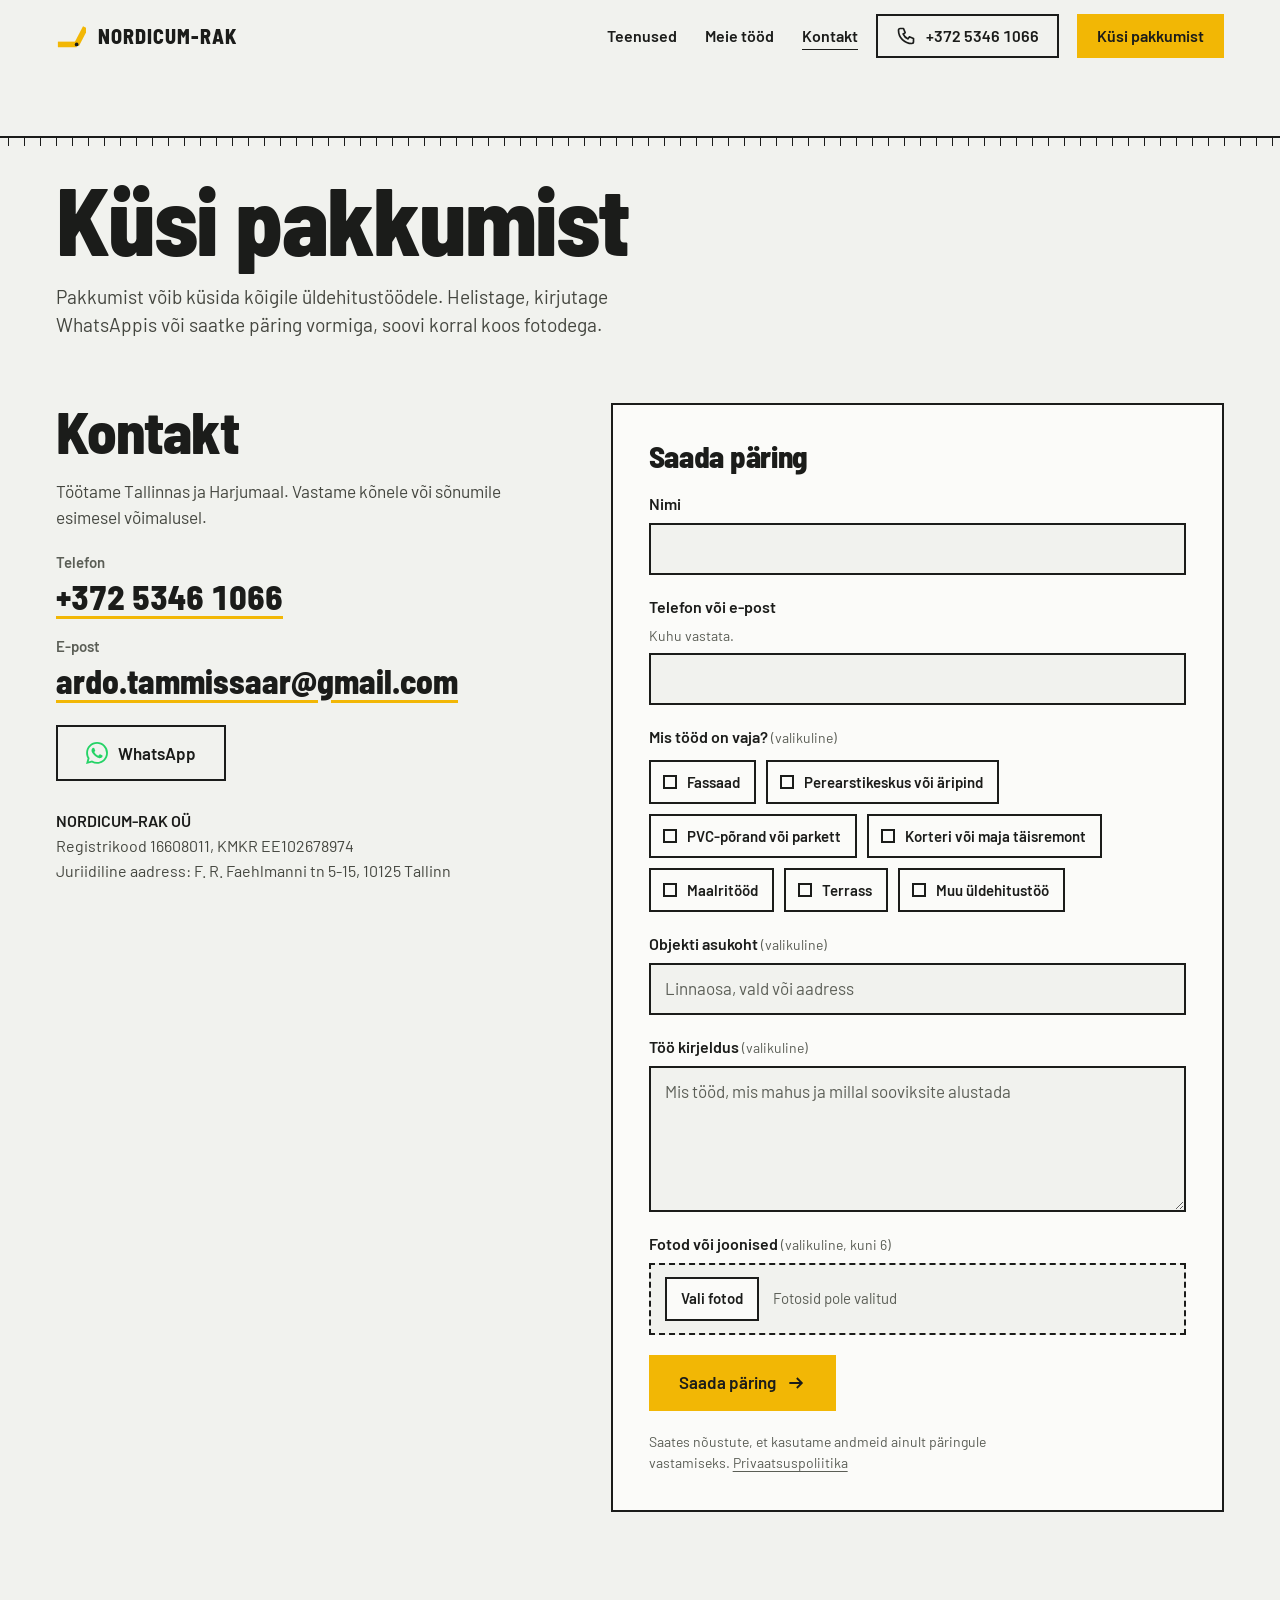
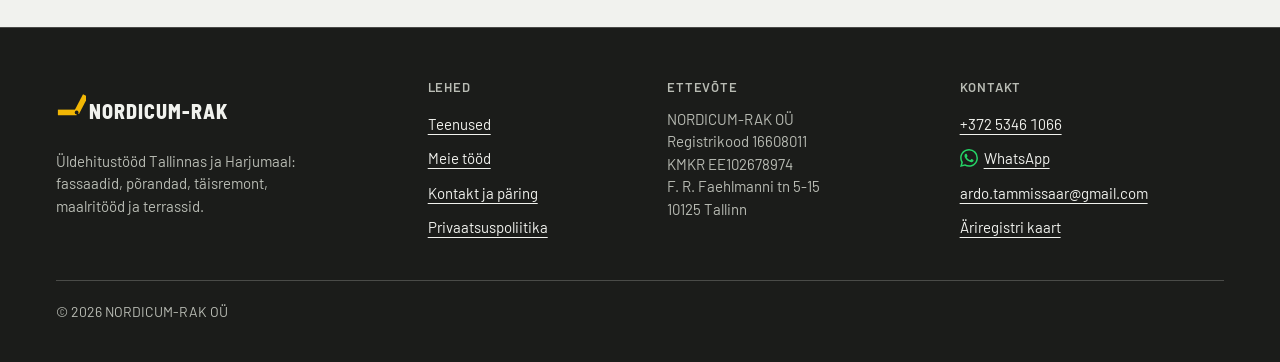
==== kontakt/index.html @ adcbd2d9 "NORDICUM-RAK OÜ site (nordicumrak.ee)" ====
<!doctype html>
<html lang="et">
<head>
<meta charset="utf-8">
<meta name="viewport" content="width=device-width, initial-scale=1">
<title>Küsi pakkumist üldehitustöödele Tallinnas | NORDICUM-RAK OÜ</title>
<meta name="description" content="Küsi pakkumist: fassaadid, PVC-põrandad ja parkett, täisremont, maalritööd ja muud üldehitustööd Tallinnas ja Harjumaal. Telefon +372 5346 1066, WhatsApp, e-post.">
<link rel="canonical" href="https://nordicumrak.ee/kontakt/">
<meta property="og:url" content="https://nordicumrak.ee/kontakt/">
<meta property="og:type" content="website">
<meta property="og:locale" content="et_EE">
<meta property="og:site_name" content="NORDICUM-RAK OÜ">
<meta property="og:title" content="Küsi pakkumist üldehitustöödele Tallinnas | NORDICUM-RAK OÜ">
<meta property="og:description" content="Küsi pakkumist: fassaadid, PVC-põrandad ja parkett, täisremont, maalritööd ja muud üldehitustööd Tallinnas ja Harjumaal. Telefon +372 5346 1066, WhatsApp, e-post.">
<meta property="og:image" content="https://nordicumrak.ee/img/og.jpg">
<meta property="og:image:width" content="1200">
<meta property="og:image:height" content="630">
<meta name="twitter:card" content="summary_large_image">
<meta name="theme-color" content="#f1f2ee">
<link rel="icon" href="../favicon.svg" type="image/svg+xml">
<link rel="preload" href="../fonts/barlow-sc-800.woff2" as="font" type="font/woff2" crossorigin>
<link rel="preload" href="../fonts/barlow-400.woff2" as="font" type="font/woff2" crossorigin>
<link rel="stylesheet" href="../css/site.css">
</head>
<body>
<a class="skip" href="#main">Edasi sisu juurde</a>
<header class="hd">
  <div class="wrap hd-in">
    <a class="brand" href="../" aria-label="NORDICUM-RAK, avaleht">
      <svg class="mark" viewBox="0 0 32 32" aria-hidden="true" focusable="false"><path d="M2 22h20v6H2z" fill="#f2b705"/><path d="m19.2 23.9 9.6-18.4 5.3 2.8-9.6 18.4z" fill="#f2b705"/><circle cx="22" cy="25" r="2" fill="#1b1c1a"/></svg>
      <span class="brand-t">NORDICUM-RAK</span>
    </a>
    <nav class="nav" aria-label="Põhimenüü">
      <a href="../teenused/">Teenused</a>
      <a href="../tood/">Meie tööd</a>
      <a href="../kontakt/" aria-current="page">Kontakt</a>
    </nav>
    <a class="btn btn-o hd-tel" href="tel:+37253461066"><svg viewBox="0 0 24 24" aria-hidden="true" focusable="false"><path d="M5 3h4l2 5-2.5 1.5a11 11 0 0 0 6 6L16 13l5 2v4a2 2 0 0 1-2 2A16 16 0 0 1 3 5a2 2 0 0 1 2-2z" fill="none" stroke="currentColor" stroke-width="2" stroke-linejoin="round"/></svg><span class="num">+372 5346 1066</span></a>
    <a class="btn btn-y hd-cta" href="#paring">Küsi pakkumist</a>
    <a class="hd-ico" href="https://wa.me/37253461066?text=Tere!%20Soovin%20pakkumist%3A%20" target="_blank" rel="noopener" aria-label="Kirjuta WhatsAppis"><svg class="wa-i" viewBox="0 0 24 24" aria-hidden="true" focusable="false"><path fill="#25D366" d="M17.472 14.382c-.297-.149-1.758-.867-2.03-.967-.273-.099-.471-.148-.67.15-.197.297-.767.966-.94 1.164-.173.199-.347.223-.644.075-.297-.15-1.255-.463-2.39-1.475-.883-.788-1.48-1.761-1.653-2.059-.173-.297-.018-.458.13-.606.134-.133.298-.347.446-.52.149-.174.198-.298.298-.497.099-.198.05-.371-.025-.52-.075-.149-.669-1.612-.916-2.207-.242-.579-.487-.5-.669-.51-.173-.008-.371-.01-.57-.01-.198 0-.52.074-.792.372-.272.297-1.04 1.016-1.04 2.479 0 1.462 1.065 2.875 1.213 3.074.149.198 2.096 3.2 5.077 4.487.709.306 1.262.489 1.694.625.712.227 1.36.195 1.871.118.571-.085 1.758-.719 2.006-1.413.248-.694.248-1.289.173-1.413-.074-.124-.272-.198-.57-.347m-5.421 7.403h-.004a9.87 9.87 0 01-5.031-1.378l-.361-.214-3.741.982.998-3.648-.235-.374a9.86 9.86 0 01-1.51-5.26c.001-5.45 4.436-9.884 9.888-9.884 2.64 0 5.122 1.03 6.988 2.898a9.825 9.825 0 012.893 6.994c-.003 5.45-4.437 9.884-9.885 9.884m8.413-18.297A11.815 11.815 0 0012.05 0C5.495 0 .16 5.335.157 11.892c0 2.096.547 4.142 1.588 5.945L.057 24l6.305-1.654a11.882 11.882 0 005.683 1.448h.005c6.554 0 11.89-5.335 11.893-11.893a11.821 11.821 0 00-3.48-8.413Z"/></svg></a>
    <a class="hd-ico" href="tel:+37253461066" aria-label="Helista +372 5346 1066"><svg viewBox="0 0 24 24" aria-hidden="true" focusable="false"><path d="M5 3h4l2 5-2.5 1.5a11 11 0 0 0 6 6L16 13l5 2v4a2 2 0 0 1-2 2A16 16 0 0 1 3 5a2 2 0 0 1 2-2z" fill="none" stroke="currentColor" stroke-width="2" stroke-linejoin="round"/></svg></a>
    <button class="burger" type="button" aria-expanded="false" aria-controls="menu" aria-label="Menüü"><span></span><span></span></button>
  </div>
  <div id="menu" class="menu" hidden tabindex="-1">
    <nav aria-label="Menüü">
      <a class="m-link" href="../">Avaleht</a>
      <a class="m-link" href="../teenused/">Teenused</a>
      <a class="m-link" href="../tood/">Meie tööd</a>
      <a class="m-link" href="../kontakt/" aria-current="page">Kontakt</a>
    </nav>
    <div class="m-foot">
      <a class="btn btn-ink" href="#paring">Küsi pakkumist</a>
      <a class="btn btn-o btn-wa" href="https://wa.me/37253461066?text=Tere!%20Soovin%20pakkumist%3A%20" target="_blank" rel="noopener"><svg class="wa-i" viewBox="0 0 24 24" aria-hidden="true" focusable="false"><path fill="#25D366" d="M17.472 14.382c-.297-.149-1.758-.867-2.03-.967-.273-.099-.471-.148-.67.15-.197.297-.767.966-.94 1.164-.173.199-.347.223-.644.075-.297-.15-1.255-.463-2.39-1.475-.883-.788-1.48-1.761-1.653-2.059-.173-.297-.018-.458.13-.606.134-.133.298-.347.446-.52.149-.174.198-.298.298-.497.099-.198.05-.371-.025-.52-.075-.149-.669-1.612-.916-2.207-.242-.579-.487-.5-.669-.51-.173-.008-.371-.01-.57-.01-.198 0-.52.074-.792.372-.272.297-1.04 1.016-1.04 2.479 0 1.462 1.065 2.875 1.213 3.074.149.198 2.096 3.2 5.077 4.487.709.306 1.262.489 1.694.625.712.227 1.36.195 1.871.118.571-.085 1.758-.719 2.006-1.413.248-.694.248-1.289.173-1.413-.074-.124-.272-.198-.57-.347m-5.421 7.403h-.004a9.87 9.87 0 01-5.031-1.378l-.361-.214-3.741.982.998-3.648-.235-.374a9.86 9.86 0 01-1.51-5.26c.001-5.45 4.436-9.884 9.888-9.884 2.64 0 5.122 1.03 6.988 2.898a9.825 9.825 0 012.893 6.994c-.003 5.45-4.437 9.884-9.885 9.884m8.413-18.297A11.815 11.815 0 0012.05 0C5.495 0 .16 5.335.157 11.892c0 2.096.547 4.142 1.588 5.945L.057 24l6.305-1.654a11.882 11.882 0 005.683 1.448h.005c6.554 0 11.89-5.335 11.893-11.893a11.821 11.821 0 00-3.48-8.413Z"/></svg><span>WhatsApp</span></a>
      <a class="m-tel num" href="tel:+37253461066">+372 5346 1066</a>
      <a class="m-mail" href="mailto:ardo.tammissaar@gmail.com">ardo.tammissaar@gmail.com</a>
    </div>
  </div>
</header>

<main id="main">
  <section class="ph" aria-labelledby="h1">
    <div class="wrap ph-in">
      <div class="edge" aria-hidden="true"></div>
      <h1 id="h1">Küsi pakkumist</h1>
      <p class="lead">Pakkumist võib küsida kõigile üldehitustöödele. Helistage, kirjutage WhatsAppis või saatke päring vormiga, soovi korral koos fotodega.</p>
    </div>
  </section>

  <section class="sec sec-t" id="paring" aria-labelledby="h-kontakt">
    <div class="wrap kon">
      <div class="kon-l">
        <h2 id="h-kontakt">Kontakt</h2>
        <p class="sec-p">Töötame Tallinnas ja Harjumaal. Vastame kõnele või sõnumile esimesel võimalusel.</p>
        <p class="big"><span class="big-l">Telefon</span><a class="num" href="tel:+37253461066">+372 5346 1066</a></p>
        <p class="big"><span class="big-l">E-post</span><a href="mailto:ardo.tammissaar@gmail.com">ardo.tammissaar@gmail.com</a></p>
        <a class="btn btn-o btn-wa" href="https://wa.me/37253461066?text=Tere!%20Soovin%20pakkumist%3A%20" target="_blank" rel="noopener"><svg class="wa-i" viewBox="0 0 24 24" aria-hidden="true" focusable="false"><path fill="#25D366" d="M17.472 14.382c-.297-.149-1.758-.867-2.03-.967-.273-.099-.471-.148-.67.15-.197.297-.767.966-.94 1.164-.173.199-.347.223-.644.075-.297-.15-1.255-.463-2.39-1.475-.883-.788-1.48-1.761-1.653-2.059-.173-.297-.018-.458.13-.606.134-.133.298-.347.446-.52.149-.174.198-.298.298-.497.099-.198.05-.371-.025-.52-.075-.149-.669-1.612-.916-2.207-.242-.579-.487-.5-.669-.51-.173-.008-.371-.01-.57-.01-.198 0-.52.074-.792.372-.272.297-1.04 1.016-1.04 2.479 0 1.462 1.065 2.875 1.213 3.074.149.198 2.096 3.2 5.077 4.487.709.306 1.262.489 1.694.625.712.227 1.36.195 1.871.118.571-.085 1.758-.719 2.006-1.413.248-.694.248-1.289.173-1.413-.074-.124-.272-.198-.57-.347m-5.421 7.403h-.004a9.87 9.87 0 01-5.031-1.378l-.361-.214-3.741.982.998-3.648-.235-.374a9.86 9.86 0 01-1.51-5.26c.001-5.45 4.436-9.884 9.888-9.884 2.64 0 5.122 1.03 6.988 2.898a9.825 9.825 0 012.893 6.994c-.003 5.45-4.437 9.884-9.885 9.884m8.413-18.297A11.815 11.815 0 0012.05 0C5.495 0 .16 5.335.157 11.892c0 2.096.547 4.142 1.588 5.945L.057 24l6.305-1.654a11.882 11.882 0 005.683 1.448h.005c6.554 0 11.89-5.335 11.893-11.893a11.821 11.821 0 00-3.48-8.413Z"/></svg><span>WhatsApp</span></a>
        <p class="addr"><b>NORDICUM-RAK OÜ</b><br>Registrikood 16608011, KMKR EE102678974<br>Juriidiline aadress: F. R. Faehlmanni tn 5-15, 10125 Tallinn</p>
      </div>

      <form class="form" id="qform" novalidate action="#" method="post">
        <p class="form-h">Saada päring</p>
        <p class="sum" id="f-sum" role="alert">Palun täitke punasega märgitud väljad.</p>
        <div class="fld">
          <label for="f-name">Nimi</label>
          <input id="f-name" name="name" type="text" autocomplete="name" required aria-describedby="e-name">
          <p class="err" id="e-name">Kirjutage oma nimi.</p>
        </div>
        <div class="fld">
          <label for="f-contact">Telefon või e-post</label>
          <span class="sub" id="s-contact">Kuhu vastata.</span>
          <input id="f-contact" name="contact" type="text" autocomplete="tel" required aria-describedby="s-contact e-contact">
          <p class="err" id="e-contact">Kirjutage telefoninumber või e-posti aadress, kuhu vastata.</p>
        </div>
        <fieldset class="fld">
          <legend>Mis tööd on vaja? <small>(valikuline)</small></legend>
          <div class="chip-row">
            <label class="chip"><input type="radio" name="svc" value="fassaad" data-k="fassaad" data-l="fassaad"><i></i><span>Fassaad</span></label>
            <label class="chip"><input type="radio" name="svc" value="aripind" data-k="aripind" data-l="perearstikeskus või äripind"><i></i><span>Perearstikeskus või äripind</span></label>
            <label class="chip"><input type="radio" name="svc" value="porand" data-k="porand" data-l="PVC-põrand või parkett"><i></i><span>PVC-põrand või parkett</span></label>
            <label class="chip"><input type="radio" name="svc" value="taisremont" data-k="taisremont" data-l="täisremont"><i></i><span>Korteri või maja täisremont</span></label>
            <label class="chip"><input type="radio" name="svc" value="maalritood" data-k="maalritood" data-l="maalritööd"><i></i><span>Maalritööd</span></label>
            <label class="chip"><input type="radio" name="svc" value="terrass" data-k="terrass" data-l="terrass"><i></i><span>Terrass</span></label>
            <label class="chip"><input type="radio" name="svc" value="uld" data-k="uld" data-l="muu üldehitustöö"><i></i><span>Muu üldehitustöö</span></label>
          </div>
        </fieldset>
        <div class="fld">
          <label for="f-place">Objekti asukoht <small>(valikuline)</small></label>
          <input id="f-place" name="place" type="text" autocomplete="address-level2" placeholder="Linnaosa, vald või aadress">
        </div>
        <div class="fld">
          <label for="f-msg">Töö kirjeldus <small>(valikuline)</small></label>
          <textarea id="f-msg" name="msg" rows="5" placeholder="Mis tööd, mis mahus ja millal sooviksite alustada"></textarea>
        </div>
        <div class="fld">
          <label for="f-file">Fotod või joonised <small>(valikuline, kuni 6)</small></label>
          <div class="filebox" id="f-box">
            <input id="f-file" type="file" accept="image/*" multiple>
            <span class="fb" aria-hidden="true">Vali fotod</span>
            <span class="fn" id="f-files" aria-live="polite">Fotosid pole valitud</span>
          </div>
          <ul class="thumbs" id="f-thumbs"></ul>
          <p class="fnote" id="f-note" role="status"></p>
        </div>
        <div class="hp" aria-hidden="true"><label for="f-hp">Ärge täitke seda välja</label><input id="f-hp" name="hp" type="text" tabindex="-1" autocomplete="off"></div>
        <button class="btn btn-y" type="submit"><span class="bl">Saada päring</span><svg viewBox="0 0 24 24" aria-hidden="true" focusable="false"><path d="M4 12h15m-6-6 6 6-6 6" fill="none" stroke="currentColor" stroke-width="2.2"/></svg></button>
        <p class="sendnote" id="f-err" role="alert">Saatmine ebaõnnestus. Helistage <a href="tel:+37253461066">+372 5346 1066</a>, kirjutage <a href="https://wa.me/37253461066?text=Tere!%20Soovin%20pakkumist%3A%20" target="_blank" rel="noopener">WhatsAppis</a> või e-postiga <a id="f-err-mail" href="mailto:ardo.tammissaar@gmail.com">ardo.tammissaar@gmail.com</a>.</p>
        <p class="consent">Saates nõustute, et kasutame andmeid ainult päringule vastamiseks. <a href="../privaatsus/">Privaatsuspoliitika</a></p>
        <div class="sentbox" id="f-sent" role="status">
          <div class="tick" aria-hidden="true"><svg viewBox="0 0 24 24"><path d="m4 12.5 5 5L20 6.5" fill="none" stroke="#1b1c1a" stroke-width="2.6"/></svg></div>
          <p id="f-sent-t" tabindex="-1">Aitäh, päring on saadetud.</p>
          <p class="s2">Vastame esimesel võimalusel. Kiire küsimuse korral helistage +372 5346 1066.</p>
          <button class="btn btn-o" type="button" id="f-again">Saada uus päring</button>
        </div>
      </form>
    </div>
  </section>
</main>

<footer class="ft" id="jalus">
  <div class="wrap ft-in">
    <div>
      <a class="brand" href="../" aria-label="NORDICUM-RAK, avaleht">
        <svg class="mark" viewBox="0 0 32 32" aria-hidden="true" focusable="false"><path d="M2 22h20v6H2z" fill="#f2b705"/><path d="m19.2 23.9 9.6-18.4 5.3 2.8-9.6 18.4z" fill="#f2b705"/><circle cx="22" cy="25" r="2" fill="#1b1c1a"/></svg>
        <span class="brand-t">NORDICUM-RAK</span>
      </a>
      <p class="ft-line">Üldehitustööd Tallinnas ja Harjumaal: fassaadid, põrandad, täisremont, maalritööd ja terrassid.</p>
    </div>
    <div>
      <p class="ft-h">Lehed</p>
      <ul>
        <li><a href="../teenused/">Teenused</a></li>
        <li><a href="../tood/">Meie tööd</a></li>
        <li><a href="../kontakt/">Kontakt ja päring</a></li>
        <li><a href="../privaatsus/">Privaatsuspoliitika</a></li>
      </ul>
    </div>
    <div>
      <p class="ft-h">Ettevõte</p>
      <p>NORDICUM-RAK OÜ<br>Registrikood 16608011<br>KMKR EE102678974<br>F. R. Faehlmanni tn 5-15<br>10125 Tallinn</p>
    </div>
    <div>
      <p class="ft-h">Kontakt</p>
      <ul>
        <li><a class="num" href="tel:+37253461066">+372 5346 1066</a></li>
        <li><a href="https://wa.me/37253461066?text=Tere!%20Soovin%20pakkumist%3A%20" target="_blank" rel="noopener"><svg class="wa-i" viewBox="0 0 24 24" aria-hidden="true" focusable="false"><path fill="#25D366" d="M17.472 14.382c-.297-.149-1.758-.867-2.03-.967-.273-.099-.471-.148-.67.15-.197.297-.767.966-.94 1.164-.173.199-.347.223-.644.075-.297-.15-1.255-.463-2.39-1.475-.883-.788-1.48-1.761-1.653-2.059-.173-.297-.018-.458.13-.606.134-.133.298-.347.446-.52.149-.174.198-.298.298-.497.099-.198.05-.371-.025-.52-.075-.149-.669-1.612-.916-2.207-.242-.579-.487-.5-.669-.51-.173-.008-.371-.01-.57-.01-.198 0-.52.074-.792.372-.272.297-1.04 1.016-1.04 2.479 0 1.462 1.065 2.875 1.213 3.074.149.198 2.096 3.2 5.077 4.487.709.306 1.262.489 1.694.625.712.227 1.36.195 1.871.118.571-.085 1.758-.719 2.006-1.413.248-.694.248-1.289.173-1.413-.074-.124-.272-.198-.57-.347m-5.421 7.403h-.004a9.87 9.87 0 01-5.031-1.378l-.361-.214-3.741.982.998-3.648-.235-.374a9.86 9.86 0 01-1.51-5.26c.001-5.45 4.436-9.884 9.888-9.884 2.64 0 5.122 1.03 6.988 2.898a9.825 9.825 0 012.893 6.994c-.003 5.45-4.437 9.884-9.885 9.884m8.413-18.297A11.815 11.815 0 0012.05 0C5.495 0 .16 5.335.157 11.892c0 2.096.547 4.142 1.588 5.945L.057 24l6.305-1.654a11.882 11.882 0 005.683 1.448h.005c6.554 0 11.89-5.335 11.893-11.893a11.821 11.821 0 00-3.48-8.413Z"/></svg>WhatsApp</a></li>
        <li><a href="mailto:ardo.tammissaar@gmail.com">ardo.tammissaar@gmail.com</a></li>
        <li><a href="https://ariregister.rik.ee/est/company/16608011" target="_blank" rel="noopener">Äriregistri kaart</a></li>
      </ul>
    </div>
  </div>
  <div class="wrap ft-low"><p>© 2026 NORDICUM-RAK OÜ</p></div>
</footer>
<script src="../js/site.js" defer></script>
<script src="../js/form.js" defer></script>
</body>
</html>
---- css/site.css ----
@font-face{font-family:'Barlow SC';src:url(../fonts/barlow-sc-800.woff2) format('woff2');font-weight:800;font-style:normal;font-display:swap}
@font-face{font-family:'Barlow';src:url(../fonts/barlow-400.woff2) format('woff2');font-weight:400;font-style:normal;font-display:swap}
@font-face{font-family:'Barlow';src:url(../fonts/barlow-600.woff2) format('woff2');font-weight:600;font-style:normal;font-display:swap}
:root{
  --g0:#f1f2ee;--g1:#e3e5df;--white:#fbfbf9;
  --ink:#1b1c1a;--ink-2:#44463f;--ink-3:#5b5e56;
  --y:#f2b705;--y-d:#dea700;
  --line:rgba(27,28,26,.18);--line-y:rgba(27,28,26,.42);--line-l:rgba(241,242,238,.22);--t-l:#b9bcb4;
  --gut:clamp(20px,4.4vw,56px);--hh:64px;--ease:cubic-bezier(.2,.75,.15,1);
  --disp:'Barlow SC','Arial Narrow',Arial,sans-serif;--text:'Barlow',Arial,sans-serif;
}
*,*::before,*::after{box-sizing:border-box}
html{-webkit-text-size-adjust:100%;scrollbar-color:var(--ink) var(--g1)}
@media (prefers-reduced-motion:no-preference){html{scroll-behavior:smooth}}
body{margin:0;background:var(--g0);color:var(--ink);font:400 17px/1.55 var(--text);-webkit-font-smoothing:antialiased;caret-color:var(--ink);overflow-x:clip}
::selection{background:var(--y);color:var(--ink)}
img{display:block;max-width:100%}
a{color:inherit}
h1,h2,h3{margin:0;font-family:var(--disp);font-weight:800;text-wrap:balance}
p,figure,figcaption{margin:0}
p{text-wrap:pretty}
ul,ol{margin:0;padding:0;list-style:none}
:focus-visible{outline:3px solid var(--ink);outline-offset:3px}
.dark :focus-visible,.ft :focus-visible{outline-color:var(--y)}
.wrap{width:min(100% - 2*var(--gut),1240px);margin-inline:auto}
.sec,.hd,.ft,.ph{padding-inline:var(--gut)}
.sec > .wrap,.hd-in,.ft-in,.ph > .wrap{width:min(100%,1240px)}
.skip{position:absolute;left:var(--gut);top:-100px;z-index:50;background:var(--ink);color:var(--y);padding:12px 18px;font-weight:600;text-decoration:none}
.skip:focus{top:12px}
.num{font-variant-numeric:tabular-nums;white-space:nowrap}
.vh{position:absolute;width:1px;height:1px;overflow:hidden;clip-path:inset(50%);white-space:nowrap}

/* buttons */
.btn{display:inline-flex;align-items:center;justify-content:center;gap:10px;min-height:56px;padding:0 28px;border:2px solid transparent;font:600 17px/1 var(--text);color:var(--ink);text-decoration:none;cursor:pointer;background:none;transition:background-color .35s var(--ease),color .35s var(--ease),border-color .35s var(--ease),transform .15s var(--ease);-webkit-tap-highlight-color:transparent}
.btn:active{transform:translateY(1px)}
.btn svg{width:20px;height:20px;flex:none}
.btn .wa-i{width:22px;height:22px}
.btn-y{background:var(--y);border-color:var(--y)}
.btn-y:hover{background:var(--ink);border-color:var(--ink);color:var(--y)}
.btn-o{border-color:var(--ink)}
.btn-o:hover{background:var(--ink);color:var(--g0)}
.btn-ink{background:var(--ink);border-color:var(--ink);color:var(--y)}
.btn-ink:hover{background:transparent;color:var(--ink)}
.dark .btn-y:hover{background:var(--g0);border-color:var(--g0);color:var(--ink)}
.dark .btn-o{border-color:var(--g0);color:var(--g0)}
.dark .btn-o:hover{background:var(--g0);color:var(--ink)}
.t-short{display:none}
.btn-row{display:flex;flex-wrap:wrap;gap:12px}

/* header */
.hd{position:sticky;top:0;z-index:30;background:var(--g0);transition:box-shadow .3s var(--ease)}
.hd.sc{box-shadow:0 1px 0 var(--line)}
.hd-in{display:flex;align-items:center;gap:18px;height:var(--hh)}
.brand{display:inline-flex;align-items:center;gap:12px;text-decoration:none;margin-right:auto;padding:7px 0}
.mark{width:30px;height:30px;flex:none}
.brand-t{font:800 20px/1 var(--disp);letter-spacing:.05em;white-space:nowrap}
@media (max-width:359px){.brand-t{font-size:17px;letter-spacing:.03em}.brand{gap:9px}}
.nav{display:none;gap:28px}
.nav a{text-decoration:none;font-weight:600;font-size:16px;padding:8px 0;text-underline-offset:7px;text-decoration-thickness:2px;text-decoration-color:var(--y)}
.nav a:hover,.nav a[aria-current="page"]{text-decoration:underline}
.hd-tel,.hd-cta{display:none;min-height:44px;padding:0 18px;font-size:16px}
.hd-ico{display:inline-flex;width:44px;height:44px;align-items:center;justify-content:center}
.hd-ico svg{width:24px;height:24px}
.hd-ico .wa-i{width:26px;height:26px}
.burger{width:44px;height:44px;border:0;background:none;padding:0;display:grid;place-items:center;cursor:pointer;margin-right:-8px;color:var(--ink)}
.burger span{display:block;width:26px;height:2px;background:var(--ink);transition:transform .4s var(--ease);grid-area:1/1}
.burger span:first-child{transform:translateY(-5px)}
.burger span:last-child{transform:translateY(5px)}
.burger[aria-expanded="true"] span:first-child{transform:rotate(45deg)}
.burger[aria-expanded="true"] span:last-child{transform:rotate(-45deg)}
.menu{position:fixed;inset:var(--hh) 0 0;z-index:29;background:var(--y);overflow:auto;padding:28px var(--gut) 40px;display:flex;flex-direction:column;outline:none}
.menu[hidden]{display:none}
.menu nav{display:flex;flex-direction:column;gap:4px}
.menu nav a.m-link{font:800 clamp(34px,9vw,44px)/1.15 var(--disp);text-decoration:none;padding:8px 0;border-bottom:1px solid var(--line-y);transition:transform .5s var(--ease),opacity .5s var(--ease)}
.menu nav a.m-link[aria-current="page"]{text-decoration:underline;text-decoration-thickness:3px;text-underline-offset:8px}
.menu .m-foot{margin-top:auto;padding-top:32px;display:grid;gap:14px}
.menu .btn{width:100%}
.menu .m-mail,.menu .m-tel{display:inline-block;padding:11px 0;font-weight:600;text-decoration-thickness:2px;text-underline-offset:5px;word-break:break-all;justify-self:start}
.menu .btn-wa{background:var(--g0);border-color:var(--ink)}
body.mo{overflow:hidden}
@media (prefers-reduced-motion:no-preference){
  .menu:not([hidden]) .m-link{animation:mIn .55s var(--ease) both}
  .menu:not([hidden]) .m-link:nth-child(2){animation-delay:.05s}.menu:not([hidden]) .m-link:nth-child(3){animation-delay:.1s}.menu:not([hidden]) .m-link:nth-child(4){animation-delay:.15s}
  @keyframes mIn{from{opacity:0;transform:translateY(14px)}to{opacity:1;transform:none}}
}
@media (min-width:960px){
  :root{--hh:72px}
  .nav{display:flex}.hd-tel{display:inline-flex}.burger,.hd-ico{display:none}.menu{display:none}
}
@media (min-width:1120px){.hd-cta{display:inline-flex}}

/* hero */
.hero{position:relative;overflow-x:clip}
.hero-ph{height:clamp(260px,42vh,420px);overflow:hidden;background:var(--g1)}
.hero-ph img{width:100%;height:100%;object-fit:cover;object-position:50% 50%}
.hero-panel{position:relative;z-index:1;margin-top:-80px;background:var(--g0);padding:28px 0 0}
.edge{position:absolute;top:0;left:calc(-1 * var(--gut));right:calc(-1 * var(--gut));height:12px;border-top:2px solid var(--ink);background:linear-gradient(90deg,var(--ink) 0 1px,transparent 1px) 0 0/16px 8px repeat-x;pointer-events:none}
.hero-cap{display:none}
.hero-panel::before{content:'';position:absolute;top:0;bottom:0;left:calc(-1 * var(--gut));right:calc(-1 * var(--gut));background:var(--g0);z-index:-1}
.hero-panel::after{content:'';position:absolute;top:0;bottom:0;right:100%;width:50vw;background:var(--g0);z-index:-1}
.hero h1{font-size:clamp(40px,12vw,104px);line-height:.92;letter-spacing:-.02em;max-width:13ch}
.lead{font-size:clamp(18px,1.5vw,21px);line-height:1.45;max-width:46ch;margin-top:20px;color:var(--ink-2)}
.cta{display:flex;flex-wrap:wrap;gap:12px;margin-top:28px}
@media (max-width:479px){
  .cta{display:grid;grid-template-columns:1fr 1fr;gap:10px}
  .cta .btn{width:100%;padding:0 12px}
  .cta .btn-y{grid-column:1/-1}
  .cta .t-long{display:none}.cta .t-short{display:inline}
}
@media (min-width:700px){
  .hero-ph{height:clamp(340px,50vh,620px)}
  .hero-panel{margin-top:clamp(-220px,-22vh,-120px);width:min(100%,800px);padding:clamp(34px,4vw,56px) clamp(32px,4vw,64px) 0 0}
  .hero-panel::before{display:none}
  .edge{left:-50vw;right:0}
  .hero .wrap{position:relative;display:flow-root}
  .hero-cap{display:block;position:absolute;right:0;top:16px;max-width:30ch;text-align:right;font-size:15px;line-height:1.4;color:var(--ink-2)}
  .hero-ph img{object-position:50% 68%}
  .hero h1{font-size:clamp(56px,5.8vw,84px)}
  .hero .lead{margin-top:26px}
}
@media (min-width:700px) and (max-height:720px){
  .hero-ph{height:clamp(240px,46vh,620px)}
  .hero-panel{margin-top:clamp(-220px,-28vh,-120px)}
  .hero h1{font-size:clamp(52px,5.4vw,80px)}
}
.hero-strip{display:none}
@media (min-width:1280px){
  .hero-panel{width:720px}
  .hero-strip{display:block;position:absolute;right:0;top:84px;width:calc(100% - 720px - 56px);max-width:440px}
  .hero-strip ul{display:grid;grid-template-columns:repeat(3,minmax(0,1fr));gap:10px}
  .hero-strip .lb-t{aspect-ratio:1}
  .hero-strip a{display:inline-flex;align-items:center;gap:8px;margin-top:12px;font-weight:600;font-size:15px;text-decoration-thickness:2px;text-underline-offset:5px;text-decoration-color:var(--y);padding:6px 0}
  .hero-strip a svg{width:18px;height:18px}
  .hero-cap{max-width:none;width:calc(100% - 720px - 56px);max-width:440px}
}
@media (prefers-reduced-motion:no-preference){
  .hero-panel > :not(.edge){opacity:0;transform:translateY(14px);transition:opacity .9s var(--ease),transform .9s var(--ease)}
  .hero-panel .lead{transition-delay:.12s}.hero-panel .cta{transition-delay:.24s}
  .hero-panel.in > :not(.edge){opacity:1;transform:none}
  .hero-ph img{transform:scale(1.045);transition:transform 1.8s var(--ease)}
  .hero.in .hero-ph img{transform:none}
}
@media (prefers-reduced-motion:reduce){.hero-panel > :not(.edge){opacity:1}}

/* page head (inner pages) */
.ph{position:relative;overflow-x:clip;padding-block:clamp(36px,5vw,72px) 0}
.ph-in{position:relative;padding-top:clamp(26px,3vw,40px)}
.ph .edge{left:-50vw;right:-50vw}
.ph h1{font-size:clamp(42px,7.4vw,100px);line-height:.94;letter-spacing:-.02em;max-width:14ch}
.ph .lead{max-width:56ch}
.ph .cta{margin-top:26px}

/* sections */
.sec{padding-block:clamp(64px,9vw,128px)}
.sec-t{padding-top:clamp(40px,5vw,72px)}
section[id],footer[id],[id].svc{scroll-margin-top:calc(var(--hh) + 8px)}
h2{font-size:clamp(36px,4.6vw,66px);line-height:.96;letter-spacing:-.02em;max-width:16ch}
.sec-p{font-size:clamp(17px,1.35vw,19px);max-width:56ch;margin-top:18px;color:var(--ink-2)}
.sec-h{margin-bottom:clamp(32px,4.5vw,56px)}

/* photo tiles + lightbox trigger */
.lb-t{display:block;width:100%;padding:0;border:0;margin:0;background:var(--g1);cursor:zoom-in;overflow:hidden;color:inherit;font:inherit}
.lb-t img{width:100%;height:100%;object-fit:cover;transition:transform .9s var(--ease)}
@media (hover:hover){.lb-t:hover img{transform:scale(1.03)}}
.lb-t:focus-visible{outline:3px solid var(--ink);outline-offset:3px}
figcaption.fc{margin-top:8px;font-size:15px;line-height:1.35;color:var(--ink-2)}

/* home: works grid */
.wk{display:grid;grid-template-columns:repeat(2,minmax(0,1fr));gap:18px 12px}
.wk .lb-t{aspect-ratio:1}
@media (min-width:700px){.wk{grid-template-columns:repeat(3,minmax(0,1fr));gap:28px 24px}.wk .lb-t{aspect-ratio:4/3}.wk figcaption.fc{font-size:16px}}
.wk-foot{display:flex;flex-wrap:wrap;align-items:center;gap:14px 24px;margin-top:clamp(28px,3.5vw,44px)}
.wk-foot p{color:var(--ink-2);font-size:16px}

/* works page: all photos, whole frames */
.gal-all{columns:2;column-gap:12px}
.gal-all li{break-inside:avoid;margin-bottom:22px}
.gal-all .lb-t img{height:auto}
@media (min-width:700px){.gal-all{columns:3;column-gap:24px}.gal-all li{margin-bottom:28px}.gal-all figcaption.fc{font-size:16px}}

/* services grid (home) */
.sv-grid{display:grid;gap:28px 24px;grid-template-columns:repeat(2,minmax(0,1fr))}
.sv a{display:block;text-decoration:none}
.sv-ph{aspect-ratio:1;overflow:hidden;background:var(--g1)}
.sv-ph img{width:100%;height:100%;object-fit:cover;transition:transform .9s var(--ease)}
@media (hover:hover){.sv a:hover .sv-ph img{transform:scale(1.03)}.sv a:hover h3{text-decoration:underline;text-decoration-color:var(--y);text-decoration-thickness:3px;text-underline-offset:5px}}
.sv h3{font-size:clamp(22px,1.8vw,26px);line-height:1.05;margin-top:16px}
.sv p{margin-top:8px;font-size:16px;color:var(--ink-2);max-width:34ch}
.sv-cta a{background:var(--y);height:100%;padding:24px;display:flex;flex-direction:column;justify-content:space-between;gap:18px;min-height:220px;transition:background-color .35s var(--ease),color .35s var(--ease)}
.sv-cta h3{margin-top:0;font-size:clamp(28px,2.6vw,38px)}
.sv-cta p{color:var(--ink)}
.sv-cta svg{width:34px;height:34px}
.sv-cta a:hover{background:var(--ink);color:var(--y)}
.sv-cta a:hover p{color:var(--y)}
@media (min-width:1000px){.sv-grid{grid-template-columns:repeat(4,minmax(0,1fr))}}
@media (max-width:699px){
  .sv-grid{display:block;border-top:1px solid var(--line)}
  .sv{border-bottom:1px solid var(--line)}
  .sv a{display:grid;grid-template-columns:104px 1fr;gap:0 18px;padding:18px 0;align-items:start}
  .sv-ph{width:104px;grid-row:1/3}
  .sv h3{margin-top:0;font-size:22px}
  .sv p{font-size:15px}
  .sv-cta{border-bottom:0;margin-top:18px}
  .sv-cta a{display:flex;min-height:0;padding:20px;flex-direction:row;align-items:center}
}
@media (max-width:359px){.sv a{grid-template-columns:84px 1fr;gap:0 14px}.sv-ph{width:84px}}

/* services page */
.svc-idx{display:grid;grid-template-columns:repeat(auto-fill,minmax(230px,1fr));gap:0 28px;margin-top:clamp(28px,3.5vw,44px);border-top:1px solid var(--line)}
.svc-idx a{display:flex;gap:12px;align-items:baseline;padding:13px 0;border-bottom:1px solid var(--line);text-decoration:none;font-weight:600}
.svc-idx a span{font:800 18px/1 var(--disp);color:var(--ink-3);min-width:2ch}
.svc-idx a:hover{text-decoration:underline;text-decoration-color:var(--y);text-decoration-thickness:2px;text-underline-offset:5px}
.svc-list{display:grid;gap:clamp(56px,7vw,104px)}
.svc{display:grid;gap:28px 64px;border-top:2px solid var(--ink);padding-top:26px;position:relative}
.svc::before{content:'';position:absolute;top:-2px;left:0;width:2px;height:22px;background:var(--ink)}
.svc-n{font:800 44px/1 var(--disp);letter-spacing:-.02em;display:block}
.svc h2{font-size:clamp(32px,3.8vw,54px);margin-top:12px;max-width:18ch}
.svc .sec-p{margin-top:16px}
.svc ul.ticks{margin-top:18px;display:grid;gap:8px;max-width:52ch}
.svc ul.ticks li{position:relative;padding-left:26px;color:var(--ink-2)}
.svc ul.ticks li::before{content:'';position:absolute;left:0;top:.72em;width:14px;height:2px;background:var(--ink)}
.svc .btn-row{margin-top:26px}
.svc-ph{display:grid;grid-template-columns:repeat(2,minmax(0,1fr));gap:12px}
.svc-ph .lb-t{aspect-ratio:1}
.svc-ph.n1 li,.svc-ph.n3 li:first-child{grid-column:1/-1}
.svc-ph.n1 .lb-t,.svc-ph.n3 li:first-child .lb-t{aspect-ratio:16/10}
@media (min-width:900px){.svc{grid-template-columns:minmax(0,1fr) minmax(0,1.25fr);align-items:start}.svc-ph{gap:16px}}

/* the measure (yellow field) */
.yellow{background:var(--y)}
.yellow .sec-p{color:var(--ink)}
.meas{display:grid;gap:40px;margin-top:clamp(32px,4.5vw,56px)}
.chips{border:0;padding:0;margin:0;min-width:0}
.chips legend,.tape-l{font-weight:600;font-size:17px;padding:0;margin-bottom:14px;display:block}
.chip-row{display:flex;flex-wrap:wrap;gap:10px}
.chip{position:relative;display:inline-flex;align-items:center;gap:10px;min-height:48px;padding:0 18px 0 14px;border:2px solid var(--ink);cursor:pointer;font-weight:600;font-size:16px;line-height:1.2;transition:background-color .3s var(--ease),color .3s var(--ease);-webkit-tap-highlight-color:transparent}
.chip input{position:absolute;opacity:0;width:1px;height:1px;margin:0;pointer-events:none}
.chip i{width:14px;height:14px;border:2px solid currentColor;flex:none;transition:background-color .3s var(--ease)}
.chip:has(input:checked){background:var(--ink);color:var(--y)}
.chip:has(input:checked) i{background:var(--y);border-color:var(--y)}
.chip:has(input:focus-visible){outline:3px solid var(--ink);outline-offset:3px}
.tape-wrap{max-width:900px}
.tape-out{font:800 clamp(56px,8vw,112px)/1 var(--disp);letter-spacing:-.02em;font-variant-numeric:tabular-nums;display:block;margin:4px 0 18px}
.tape-out small{font-size:clamp(28px,4vw,56px);letter-spacing:0;margin-left:.08em}
.tape{-webkit-appearance:none;appearance:none;width:100%;height:60px;margin:0;background:transparent;cursor:pointer;display:block}
.tape:focus-visible{outline:3px solid var(--ink);outline-offset:6px}
.tape{--tw:calc(100% - 26px);--tk:linear-gradient(90deg,var(--ink) 0 2px,transparent 2px)}
.tape::-webkit-slider-runnable-track{height:60px;border-top:2px solid var(--ink);border-bottom:2px solid var(--ink);background:
  var(--tk) 13px 0/2px 100% no-repeat,
  var(--tk) calc(13px + var(--tw) * .23077) 0/2px 100% no-repeat,
  var(--tk) calc(13px + var(--tw) * .48718) 0/2px 100% no-repeat,
  var(--tk) calc(13px + var(--tw) * .74359) 0/2px 100% no-repeat,
  var(--tk) calc(100% - 15px) 0/2px 100% no-repeat,
  var(--tk) calc(13px + var(--tw) * 4 / 39) 100%/calc(var(--tw) * 5 / 39) 30px repeat-x,
  linear-gradient(90deg,var(--ink) 0 1px,transparent 1px) 13px 100%/calc(var(--tw) / 39) 16px repeat-x}
.tape::-moz-range-track{height:60px;border-top:2px solid var(--ink);border-bottom:2px solid var(--ink);background:
  var(--tk) 13px 0/2px 100% no-repeat,
  var(--tk) calc(13px + var(--tw) * .23077) 0/2px 100% no-repeat,
  var(--tk) calc(13px + var(--tw) * .48718) 0/2px 100% no-repeat,
  var(--tk) calc(13px + var(--tw) * .74359) 0/2px 100% no-repeat,
  var(--tk) calc(100% - 15px) 0/2px 100% no-repeat,
  var(--tk) calc(13px + var(--tw) * 4 / 39) 100%/calc(var(--tw) * 5 / 39) 30px repeat-x,
  linear-gradient(90deg,var(--ink) 0 1px,transparent 1px) 13px 100%/calc(var(--tw) / 39) 16px repeat-x}
.tape::-webkit-slider-thumb{-webkit-appearance:none;appearance:none;width:26px;height:56px;margin-top:0;background:var(--ink);border:0;border-radius:0;box-shadow:inset 0 0 0 3px var(--ink),inset 0 0 0 5px var(--y)}
.tape::-moz-range-thumb{width:26px;height:56px;background:var(--ink);border:0;border-radius:0;box-shadow:inset 0 0 0 3px var(--ink),inset 0 0 0 5px var(--y)}
.tape-scale{position:relative;height:18px;margin-top:10px;font:600 15px/1 var(--text);font-variant-numeric:tabular-nums}
.tape-scale span{position:absolute;top:0;left:calc(13px + (100% - 26px) * var(--p));transform:translateX(-50%);white-space:nowrap}
.tape-scale span:first-child{transform:none;left:0}
.tape-scale span:last-child{transform:none;left:auto;right:0}
.hint{font-size:15px;color:#3d3106;margin-top:14px;max-width:52ch}
.meas-foot{display:flex;flex-wrap:wrap;align-items:center;gap:20px 32px;padding-top:28px;border-top:2px solid var(--ink)}
.meas-line{font-weight:600;font-size:18px;flex:1 1 320px;min-width:0}
@media (min-width:900px){.meas{grid-template-columns:minmax(0,1fr) minmax(0,1.4fr);gap:40px 64px;align-items:start}.meas-foot{grid-column:1/-1}}

/* steps on one measured line */
.steps{display:grid;gap:40px 32px;border-top:2px solid var(--ink);margin-top:clamp(32px,4.5vw,56px)}
.step{position:relative;padding-top:22px}
.step::before{content:'';position:absolute;top:-2px;left:0;width:2px;height:22px;background:var(--ink)}
.step-n{font:800 44px/1 var(--disp);letter-spacing:-.02em;display:block}
.step h3{font-size:clamp(22px,1.8vw,26px);line-height:1.05;margin-top:12px}
.step p{margin-top:10px;font-size:16px;color:var(--ink-2);max-width:32ch}
@media (min-width:600px){.steps{grid-template-columns:1fr 1fr}}
@media (min-width:960px){.steps{grid-template-columns:repeat(4,1fr);gap:40px}}

/* area band */
.dark{background:var(--ink);color:var(--g0)}
.dark .sec-p{color:var(--t-l)}
.area{display:grid;gap:36px}
.area-list{display:grid;grid-template-columns:repeat(auto-fill,minmax(150px,1fr));gap:10px 24px;font-size:17px;border-top:1px solid var(--line-l);padding-top:24px}
.area-list li{padding:6px 0}
.area-cta{display:flex;flex-wrap:wrap;gap:16px 20px;align-items:center;padding-top:8px}
.area-cta p{color:var(--t-l);max-width:40ch;flex:1 1 260px}
@media (min-width:900px){.area{grid-template-columns:minmax(0,1fr) minmax(0,1fr);gap:40px 64px;align-items:start}.area-cta{grid-column:1/-1;border-top:1px solid var(--line-l);padding-top:32px}}

/* yellow call band (inner pages) */
.band .wrap{display:grid;gap:28px}
.band h2{max-width:20ch}
@media (min-width:900px){.band .wrap{grid-template-columns:minmax(0,1.2fr) auto;align-items:end;gap:40px 64px}}
.yellow .btn-o{border-color:var(--ink)}
.yellow .btn-o:hover{background:var(--ink);color:var(--y)}
.yellow .btn-wa{background:var(--g0);border-color:var(--ink)}
.yellow .btn-wa:hover{background:var(--ink);color:var(--g0)}

/* contact */
.kon{display:grid;gap:48px}
.big{margin-top:22px;font:800 clamp(24px,2.6vw,36px)/1.1 var(--disp);word-break:break-all}
.big a{display:inline-block;padding:8px 0;margin:-8px 0;text-decoration-thickness:3px;text-underline-offset:6px;text-decoration-color:var(--y)}
.big a:hover{text-decoration-color:var(--ink)}
@media (max-width:359px){.big{font-size:22px}}
.big-l{display:block;font:600 15px/1.3 var(--text);color:var(--ink-3);margin-bottom:6px}
.kon .btn-wa{margin-top:26px}
.addr{margin-top:28px;color:var(--ink-2);font-size:16px}
.addr b{font-weight:600;color:var(--ink)}
@media (min-width:900px){.kon{grid-template-columns:minmax(0,1fr) minmax(0,1.25fr);gap:40px 64px;align-items:start}}

/* form (relay) */
.form{background:var(--white);border:2px solid var(--ink);padding:clamp(22px,3vw,36px);display:grid;gap:20px;position:relative}
#qform,#qform .fld,#f-err{scroll-margin-top:calc(var(--hh) + 16px)}
.form-h{font:800 clamp(26px,2.4vw,34px)/1 var(--disp);letter-spacing:-.01em}
.fld{display:grid;gap:6px;min-width:0}
.fld label,.fld legend{font-weight:600;font-size:16px;padding:0}
.fld label small,.fld legend small{font-weight:400;color:var(--ink-3);font-size:14px}
.fld .sub{font-size:14px;color:var(--ink-3)}
.fld input[type=text],.fld input[type=tel],.fld input[type=email],.fld textarea{width:100%;border:2px solid var(--ink);background:var(--g0);color:var(--ink);font:400 17px/1.4 var(--text);padding:12px 14px;min-height:52px;border-radius:0}
.fld textarea{min-height:140px;resize:vertical}
.fld input::placeholder,.fld textarea::placeholder{color:#5c5f57}
.fld input:focus-visible,.fld textarea:focus-visible{outline:3px solid var(--ink);outline-offset:2px}
.fld.bad input{border-color:#a3301f;background:#fbf1ee}
.err{display:none;font-size:14px;color:#8f2a1b;font-weight:600}
.fld.bad .err{display:block}
fieldset.fld{border:0;margin:0;padding:0}
fieldset.fld legend{margin-bottom:10px}
.form .chip{min-height:44px;font-size:15px;padding:8px 14px 8px 12px}
.filebox{position:relative;display:flex;align-items:center;gap:12px 14px;flex-wrap:wrap;border:2px dashed var(--ink);background:var(--g0);padding:12px 14px;min-height:60px}
.filebox input{position:absolute;inset:0;width:100%;height:100%;opacity:0;cursor:pointer}
.filebox .fb{font-weight:600;font-size:15px;border:2px solid var(--ink);padding:8px 14px;background:var(--white);pointer-events:none}
.filebox .fn{font-size:15px;color:var(--ink-3);pointer-events:none}
.filebox .fn.has{color:var(--ink);font-weight:600}
.filebox:focus-within{outline:3px solid var(--ink);outline-offset:2px}
.filebox:hover .fb{background:var(--y);border-color:var(--ink)}
.filebox.full{opacity:.55}
.thumbs{display:none;flex-wrap:wrap;gap:12px;margin:8px 0 0}
.thumbs.on{display:flex}
.thumbs li{position:relative;width:72px;height:72px}
.thumbs .th{width:72px;height:72px;object-fit:cover;border:2px solid var(--ink);display:flex;align-items:center;justify-content:center;font-size:12px;background:var(--g1)}
.thumbs .rm{position:absolute;top:-12px;right:-12px;width:40px;height:40px;border:0;background:transparent;cursor:pointer;padding:0}
.thumbs .rm::before{content:'\00d7';position:absolute;top:6px;right:6px;width:24px;height:24px;background:var(--ink);color:var(--y);display:flex;align-items:center;justify-content:center;font-size:18px;line-height:1}
.fnote{display:none;font-size:14px;font-weight:600;color:#8f2a1b}.fnote.on{display:block}
.sum{display:none;padding:12px 14px;border:2px solid #a3301f;background:#fbf1ee;color:#8f2a1b;font-weight:600;font-size:15px}.sum.on{display:block}
.hp{position:absolute;left:0;top:0;width:1px;height:1px;overflow:hidden;clip-path:inset(50%);opacity:0;pointer-events:none}
.form .btn[type=submit]{justify-self:start}
.form .btn[disabled]{opacity:.7;cursor:progress}
.sendnote{display:none;padding:14px 16px;border:2px solid #a3301f;background:#fbf1ee;color:#8f2a1b;font-weight:600;font-size:15px;line-height:1.5}
.sendnote.on{display:block}
.sendnote a{color:#8f2a1b;display:inline-block;padding:6px 0;margin:-6px 0;text-underline-offset:3px}
.consent{font-size:14px;color:var(--ink-3)}
.consent a{display:inline-block;padding:8px 0;margin:-8px 0;text-underline-offset:3px}
.sentbox{display:none}
.form.done > :not(.sentbox){display:none !important}
.form.done .sentbox{display:block}
.sentbox .tick{width:56px;height:56px;background:var(--y);display:flex;align-items:center;justify-content:center;margin-bottom:16px}
.sentbox .tick svg{width:28px;height:28px}
.sentbox p{font:800 clamp(24px,2.4vw,32px)/1.1 var(--disp);margin-bottom:10px}
.sentbox p.s2{font:400 16px/1.5 var(--text);color:var(--ink-2);margin-bottom:20px}
.sentbox p:focus{outline:none}

/* prose (privacy) */
.prose{max-width:70ch}
.prose h2{font-size:clamp(26px,2.6vw,34px);margin-top:44px;max-width:none}
.prose h2:first-child{margin-top:0}
.prose p,.prose ul{margin-top:14px;color:var(--ink-2)}
.prose ul{padding-left:0;display:grid;gap:8px}
.prose ul li{position:relative;padding-left:26px}
.prose ul li::before{content:'';position:absolute;left:0;top:.72em;width:14px;height:2px;background:var(--ink)}
.prose a{text-decoration-thickness:2px;text-underline-offset:3px;text-decoration-color:var(--y)}

/* footer */
.ft{background:var(--ink);color:var(--g0);padding-block:52px 40px;font-size:15px;line-height:1.5;border-top:1px solid var(--line-l)}
.ft-in{display:grid;gap:28px}
.ft .brand{margin:0}
.ft p{color:var(--t-l)}
.ft .ft-line{margin-top:16px;max-width:30ch}
.ft-h{font:600 13px/1.2 var(--text);letter-spacing:.06em;text-transform:uppercase;color:var(--t-l);margin-bottom:12px}
.ft ul{display:grid;gap:2px}
.ft a{display:inline-block;padding:9px 0;margin:-4px 0;color:var(--g0);text-decoration-thickness:1px;text-underline-offset:4px}
.ft a:hover{color:var(--y)}
.ft .wa-i{width:18px;height:18px;display:inline-block;vertical-align:-3px;margin-right:6px}
.ft-low{width:min(100%,1240px);margin-top:36px;padding-top:20px;border-top:1px solid var(--line-l);color:var(--t-l);font-size:14px}
@media (min-width:640px){.ft-in{grid-template-columns:1fr 1fr}}
@media (min-width:1000px){.ft-in{grid-template-columns:1.3fr .8fr 1fr 1fr;align-items:start}}

/* lightbox */
.lb{position:fixed;inset:0;z-index:60;background:rgba(20,21,19,.97);color:var(--g0);display:flex;align-items:center;justify-content:center;padding:64px 76px 24px;overscroll-behavior:contain}
.lb[hidden]{display:none}
.lb-fig{margin:0;display:flex;flex-direction:column;align-items:center;gap:14px;max-width:100%;max-height:100%}
.lb-img{max-width:100%;max-height:calc(100vh - 150px);max-height:calc(100dvh - 150px);width:auto;height:auto;object-fit:contain;background:#2a2b28}
.lb-cap{font-size:15px;line-height:1.45;color:var(--t-l);max-width:62ch;text-align:center}
.lb-num{color:var(--y);font-weight:600;margin-right:10px;font-variant-numeric:tabular-nums}
.lb-b{position:absolute;width:52px;height:52px;border:2px solid var(--g0);background:rgba(27,28,26,.72);color:var(--g0);display:grid;place-items:center;cursor:pointer;padding:0;transition:background-color .3s var(--ease),color .3s var(--ease),border-color .3s var(--ease)}
.lb-b:hover{background:var(--y);border-color:var(--y);color:var(--ink)}
.lb-b svg{width:24px;height:24px}
.lb-b:focus-visible{outline:3px solid var(--y);outline-offset:3px}
.lb-x{top:10px;right:10px}
.lb-p{left:12px;top:50%;margin-top:-26px}
.lb-n{right:12px;top:50%;margin-top:-26px}
@media (max-width:699px){
  .lb{padding:62px 8px 82px}
  .lb-img{max-height:calc(100vh - 200px);max-height:calc(100dvh - 200px)}
  .lb-p,.lb-n{top:auto;bottom:14px;margin-top:0}
  .lb-p{left:calc(50% - 64px)}.lb-n{right:calc(50% - 64px)}
}
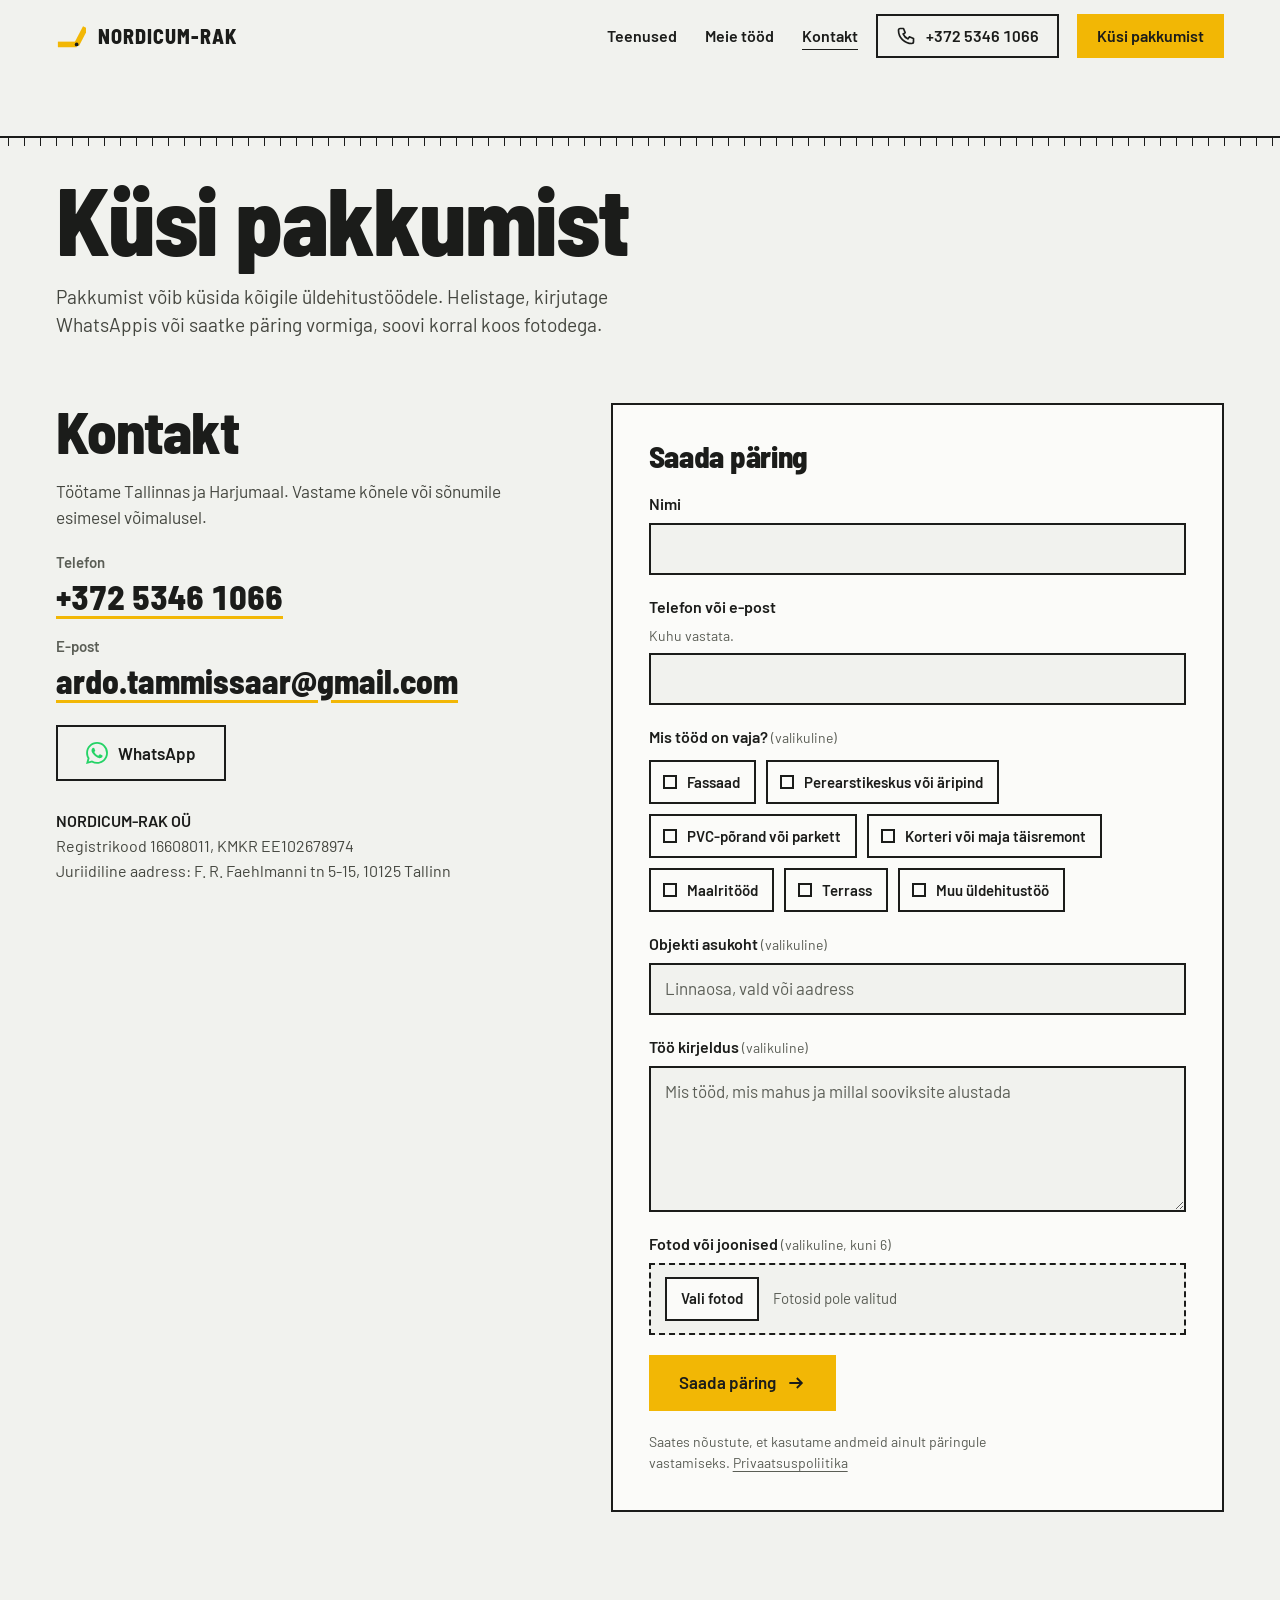
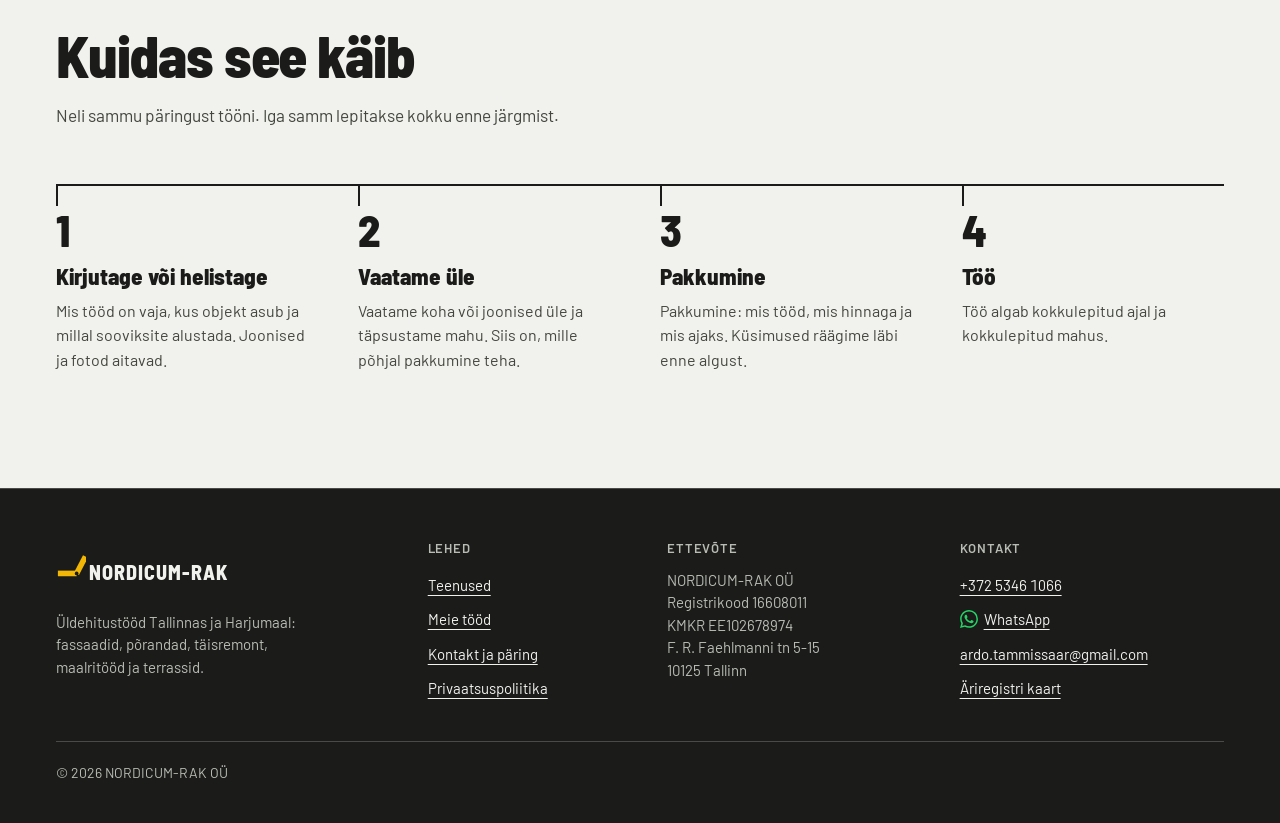
==== commit 1af1311d: "go-live: shorter home, 404, icons, form fallback, ET fixes (DESIGN_BAR gate)" ====
--- a/kontakt/index.html
+++ b/kontakt/index.html
@@ -15,9 +15,12 @@
 <meta property="og:image" content="https://nordicumrak.ee/img/og.jpg">
 <meta property="og:image:width" content="1200">
 <meta property="og:image:height" content="630">
+<meta property="og:image:alt" content="NORDICUM-RAK OÜ ehitatud katuseterrass: puitlaudis ja astmed">
 <meta name="twitter:card" content="summary_large_image">
 <meta name="theme-color" content="#f1f2ee">
+<link rel="icon" href="../favicon.ico" sizes="32x32">
 <link rel="icon" href="../favicon.svg" type="image/svg+xml">
+<link rel="apple-touch-icon" href="../apple-touch-icon.png">
 <link rel="preload" href="../fonts/barlow-sc-800.woff2" as="font" type="font/woff2" crossorigin>
 <link rel="preload" href="../fonts/barlow-400.woff2" as="font" type="font/woff2" crossorigin>
 <link rel="stylesheet" href="../css/site.css">
@@ -77,7 +80,7 @@
         <p class="addr"><b>NORDICUM-RAK OÜ</b><br>Registrikood 16608011, KMKR EE102678974<br>Juriidiline aadress: F. R. Faehlmanni tn 5-15, 10125 Tallinn</p>
       </div>
 
-      <form class="form" id="qform" novalidate action="#" method="post">
+      <form class="form" id="qform" novalidate action="mailto:ardo.tammissaar@gmail.com?subject=P%C3%A4ring%20kodulehelt" method="post" enctype="text/plain">
         <p class="form-h">Saada päring</p>
         <p class="sum" id="f-sum" role="alert">Palun täitke punasega märgitud väljad.</p>
         <div class="fld">
@@ -123,7 +126,15 @@
         </div>
         <div class="hp" aria-hidden="true"><label for="f-hp">Ärge täitke seda välja</label><input id="f-hp" name="hp" type="text" tabindex="-1" autocomplete="off"></div>
         <button class="btn btn-y" type="submit"><span class="bl">Saada päring</span><svg viewBox="0 0 24 24" aria-hidden="true" focusable="false"><path d="M4 12h15m-6-6 6 6-6 6" fill="none" stroke="currentColor" stroke-width="2.2"/></svg></button>
-        <p class="sendnote" id="f-err" role="alert">Saatmine ebaõnnestus. Helistage <a href="tel:+37253461066">+372 5346 1066</a>, kirjutage <a href="https://wa.me/37253461066?text=Tere!%20Soovin%20pakkumist%3A%20" target="_blank" rel="noopener">WhatsAppis</a> või e-postiga <a id="f-err-mail" href="mailto:ardo.tammissaar@gmail.com">ardo.tammissaar@gmail.com</a>.</p>
+        <div class="sendnote" id="f-err" role="alert" tabindex="-1">
+          <p class="sn-h">Vormi kaudu saatmine ei õnnestunud.</p>
+          <p>Teie tekst on alles. Saatke see ühe klõpsuga e-kirja või WhatsAppi sõnumina<span id="f-err-ph" hidden> ja lisage fotod sinna</span>:</p>
+          <div class="sn-row">
+            <a class="btn btn-ink" id="f-err-mail" href="mailto:ardo.tammissaar@gmail.com">Saada e-kirjaga</a>
+            <a class="btn btn-o btn-wa" id="f-err-wa" href="https://wa.me/37253461066?text=Tere!%20Soovin%20pakkumist%3A%20" target="_blank" rel="noopener"><svg class="wa-i" viewBox="0 0 24 24" aria-hidden="true" focusable="false"><path fill="#25D366" d="M17.472 14.382c-.297-.149-1.758-.867-2.03-.967-.273-.099-.471-.148-.67.15-.197.297-.767.966-.94 1.164-.173.199-.347.223-.644.075-.297-.15-1.255-.463-2.39-1.475-.883-.788-1.48-1.761-1.653-2.059-.173-.297-.018-.458.13-.606.134-.133.298-.347.446-.52.149-.174.198-.298.298-.497.099-.198.05-.371-.025-.52-.075-.149-.669-1.612-.916-2.207-.242-.579-.487-.5-.669-.51-.173-.008-.371-.01-.57-.01-.198 0-.52.074-.792.372-.272.297-1.04 1.016-1.04 2.479 0 1.462 1.065 2.875 1.213 3.074.149.198 2.096 3.2 5.077 4.487.709.306 1.262.489 1.694.625.712.227 1.36.195 1.871.118.571-.085 1.758-.719 2.006-1.413.248-.694.248-1.289.173-1.413-.074-.124-.272-.198-.57-.347m-5.421 7.403h-.004a9.87 9.87 0 01-5.031-1.378l-.361-.214-3.741.982.998-3.648-.235-.374a9.86 9.86 0 01-1.51-5.26c.001-5.45 4.436-9.884 9.888-9.884 2.64 0 5.122 1.03 6.988 2.898a9.825 9.825 0 012.893 6.994c-.003 5.45-4.437 9.884-9.885 9.884m8.413-18.297A11.815 11.815 0 0012.05 0C5.495 0 .16 5.335.157 11.892c0 2.096.547 4.142 1.588 5.945L.057 24l6.305-1.654a11.882 11.882 0 005.683 1.448h.005c6.554 0 11.89-5.335 11.893-11.893a11.821 11.821 0 00-3.48-8.413Z"/></svg><span>Saada WhatsAppis</span></a>
+          </div>
+          <p>Või helistage <a class="num" href="tel:+37253461066">+372 5346 1066</a>. E-post: <a href="mailto:ardo.tammissaar@gmail.com">ardo.tammissaar@gmail.com</a></p>
+        </div>
         <p class="consent">Saates nõustute, et kasutame andmeid ainult päringule vastamiseks. <a href="../privaatsus/">Privaatsuspoliitika</a></p>
         <div class="sentbox" id="f-sent" role="status">
           <div class="tick" aria-hidden="true"><svg viewBox="0 0 24 24"><path d="m4 12.5 5 5L20 6.5" fill="none" stroke="#1b1c1a" stroke-width="2.6"/></svg></div>
@@ -134,6 +145,22 @@
       </form>
     </div>
   </section>
+
+  <section class="sec sec-steps" id="kuidas" aria-labelledby="h-kuidas">
+    <div class="wrap">
+      <div class="sec-h">
+        <h2 id="h-kuidas">Kuidas see käib</h2>
+        <p class="sec-p">Neli sammu päringust tööni. Iga samm lepitakse kokku enne järgmist.</p>
+      </div>
+      <ol class="steps">
+        <li class="step"><span class="step-n" aria-hidden="true">1</span><h3>Kirjutage või helistage</h3><p>Mis tööd on vaja, kus objekt asub ja millal sooviksite alustada. Joonised ja fotod aitavad.</p></li>
+        <li class="step"><span class="step-n" aria-hidden="true">2</span><h3>Vaatame üle</h3><p>Vaatame koha või joonised üle ja täpsustame mahu. Siis on, mille põhjal pakkumine teha.</p></li>
+        <li class="step"><span class="step-n" aria-hidden="true">3</span><h3>Pakkumine</h3><p>Pakkumine: mis tööd, mis hinnaga ja mis ajaks. Küsimused räägime läbi enne algust.</p></li>
+        <li class="step"><span class="step-n" aria-hidden="true">4</span><h3>Töö</h3><p>Töö algab kokkulepitud ajal ja kokkulepitud mahus.</p></li>
+      </ol>
+    </div>
+  </section>
+
 </main>
 
 <footer class="ft" id="jalus">
--- a/css/site.css
+++ b/css/site.css
@@ -148,10 +148,15 @@
 .ph .edge{left:-50vw;right:-50vw}
 .ph h1{font-size:clamp(42px,7.4vw,100px);line-height:.94;letter-spacing:-.02em;max-width:14ch}
 .ph .lead{max-width:56ch}
+.ph h1.long{max-width:none}
+@media (max-width:479px){.ph h1.long{font-size:min(42px,10.4vw)}}
 .ph .cta{margin-top:26px}
 
 /* sections */
-.sec{padding-block:clamp(64px,9vw,128px)}
+.sec{padding-block:clamp(52px,9vw,128px)}
+.sec-steps{padding-top:0}
+@media (max-width:699px){.m-hide{display:none}}
+.sec-gap{height:clamp(52px,7vw,96px)}
 .sec-t{padding-top:clamp(40px,5vw,72px)}
 section[id],footer[id],[id].svc{scroll-margin-top:calc(var(--hh) + 8px)}
 h2{font-size:clamp(36px,4.6vw,66px);line-height:.96;letter-spacing:-.02em;max-width:16ch}
@@ -168,6 +173,7 @@
 /* home: works grid */
 .wk{display:grid;grid-template-columns:repeat(2,minmax(0,1fr));gap:18px 12px}
 .wk .lb-t{aspect-ratio:1}
+@media (max-width:699px){.wk li:nth-child(n+5){display:none}}
 @media (min-width:700px){.wk{grid-template-columns:repeat(3,minmax(0,1fr));gap:28px 24px}.wk .lb-t{aspect-ratio:4/3}.wk figcaption.fc{font-size:16px}}
 .wk-foot{display:flex;flex-wrap:wrap;align-items:center;gap:14px 24px;margin-top:clamp(28px,3.5vw,44px)}
 .wk-foot p{color:var(--ink-2);font-size:16px}
@@ -196,14 +202,14 @@
 @media (max-width:699px){
   .sv-grid{display:block;border-top:1px solid var(--line)}
   .sv{border-bottom:1px solid var(--line)}
-  .sv a{display:grid;grid-template-columns:104px 1fr;gap:0 18px;padding:18px 0;align-items:start}
-  .sv-ph{width:104px;grid-row:1/3}
+  .sv a{display:grid;grid-template-columns:84px 1fr;gap:0 16px;padding:14px 0;align-items:start}
+  .sv-ph{width:84px;grid-row:1/3}
   .sv h3{margin-top:0;font-size:22px}
   .sv p{font-size:15px}
   .sv-cta{border-bottom:0;margin-top:18px}
   .sv-cta a{display:flex;min-height:0;padding:20px;flex-direction:row;align-items:center}
 }
-@media (max-width:359px){.sv a{grid-template-columns:84px 1fr;gap:0 14px}.sv-ph{width:84px}}
+@media (max-width:359px){.sv a{grid-template-columns:72px 1fr;gap:0 14px}.sv-ph{width:72px}}
 
 /* services page */
 .svc-idx{display:grid;grid-template-columns:repeat(auto-fill,minmax(230px,1fr));gap:0 28px;margin-top:clamp(28px,3.5vw,44px);border-top:1px solid var(--line)}
@@ -270,6 +276,7 @@
 .hint{font-size:15px;color:#3d3106;margin-top:14px;max-width:52ch}
 .meas-foot{display:flex;flex-wrap:wrap;align-items:center;gap:20px 32px;padding-top:28px;border-top:2px solid var(--ink)}
 .meas-line{font-weight:600;font-size:18px;flex:1 1 320px;min-width:0}
+@media (max-width:699px){.meas{gap:30px}.chip-row{gap:8px}.tape-out{margin:0 0 12px}.meas-foot{padding-top:22px;gap:16px}}
 @media (min-width:900px){.meas{grid-template-columns:minmax(0,1fr) minmax(0,1.4fr);gap:40px 64px;align-items:start}.meas-foot{grid-column:1/-1}}
 
 /* steps on one measured line */
@@ -290,12 +297,19 @@
 .area-list li{padding:6px 0}
 .area-cta{display:flex;flex-wrap:wrap;gap:16px 20px;align-items:center;padding-top:8px}
 .area-cta p{color:var(--t-l);max-width:40ch;flex:1 1 260px}
+@media (max-width:699px){
+  .area{gap:22px}
+  .area-list{display:flex;flex-wrap:wrap;gap:2px 0;padding-top:18px;font-size:16px}
+  .area-list li{padding:2px 0}
+  .area-list li:not(:last-child)::after{content:',';margin-right:.4em}
+  .area-cta{display:none}
+}
 @media (min-width:900px){.area{grid-template-columns:minmax(0,1fr) minmax(0,1fr);gap:40px 64px;align-items:start}.area-cta{grid-column:1/-1;border-top:1px solid var(--line-l);padding-top:32px}}
 
 /* yellow call band (inner pages) */
 .band .wrap{display:grid;gap:28px}
 .band h2{max-width:20ch}
-@media (min-width:900px){.band .wrap{grid-template-columns:minmax(0,1.2fr) auto;align-items:end;gap:40px 64px}}
+@media (min-width:1200px){.band .wrap{grid-template-columns:minmax(0,1.2fr) auto;align-items:end;gap:40px 64px}}
 .yellow .btn-o{border-color:var(--ink)}
 .yellow .btn-o:hover{background:var(--ink);color:var(--y)}
 .yellow .btn-wa{background:var(--g0);border-color:var(--ink)}
@@ -311,6 +325,7 @@
 .kon .btn-wa{margin-top:26px}
 .addr{margin-top:28px;color:var(--ink-2);font-size:16px}
 .addr b{font-weight:600;color:var(--ink)}
+@media (max-width:699px){.kon{gap:36px}.kon .addr.ft-dup{display:none}.fld textarea{min-height:120px}}
 @media (min-width:900px){.kon{grid-template-columns:minmax(0,1fr) minmax(0,1.25fr);gap:40px 64px;align-items:start}}
 
 /* form (relay) */
@@ -350,9 +365,15 @@
 .hp{position:absolute;left:0;top:0;width:1px;height:1px;overflow:hidden;clip-path:inset(50%);opacity:0;pointer-events:none}
 .form .btn[type=submit]{justify-self:start}
 .form .btn[disabled]{opacity:.7;cursor:progress}
-.sendnote{display:none;padding:14px 16px;border:2px solid #a3301f;background:#fbf1ee;color:#8f2a1b;font-weight:600;font-size:15px;line-height:1.5}
-.sendnote.on{display:block}
-.sendnote a{color:#8f2a1b;display:inline-block;padding:6px 0;margin:-6px 0;text-underline-offset:3px}
+.sendnote{display:none;padding:16px 18px 18px;border:2px solid #a3301f;background:#fbf1ee;color:var(--ink);font-size:16px;line-height:1.5}
+.sendnote.on{display:grid;gap:12px}
+.sendnote:focus{outline:none}
+.sendnote .sn-h{color:#8f2a1b;font-weight:600}
+.sendnote p a{display:inline-block;padding:6px 0;margin:-6px 0;font-weight:600;text-underline-offset:3px;word-break:break-all}
+.sn-row{display:flex;flex-wrap:wrap;gap:10px}
+.sn-row .btn{min-height:52px;padding:0 20px;font-size:16px}
+.sn-row .btn-wa{background:var(--white);margin-top:0}
+@media (max-width:479px){.sn-row .btn{width:100%}}
 .consent{font-size:14px;color:var(--ink-3)}
 .consent a{display:inline-block;padding:8px 0;margin:-8px 0;text-underline-offset:3px}
 .sentbox{display:none}
@@ -386,6 +407,7 @@
 .ft a:hover{color:var(--y)}
 .ft .wa-i{width:18px;height:18px;display:inline-block;vertical-align:-3px;margin-right:6px}
 .ft-low{width:min(100%,1240px);margin-top:36px;padding-top:20px;border-top:1px solid var(--line-l);color:var(--t-l);font-size:14px}
+@media (max-width:639px){.ft{padding-block:44px 32px}.ft-in{grid-template-columns:minmax(0,1fr) minmax(0,1fr);gap:26px 18px}.ft-in > :first-child,.ft-in > :last-child{grid-column:1/-1}.ft-low{margin-top:28px}}
 @media (min-width:640px){.ft-in{grid-template-columns:1fr 1fr}}
 @media (min-width:1000px){.ft-in{grid-template-columns:1.3fr .8fr 1fr 1fr;align-items:start}}
 
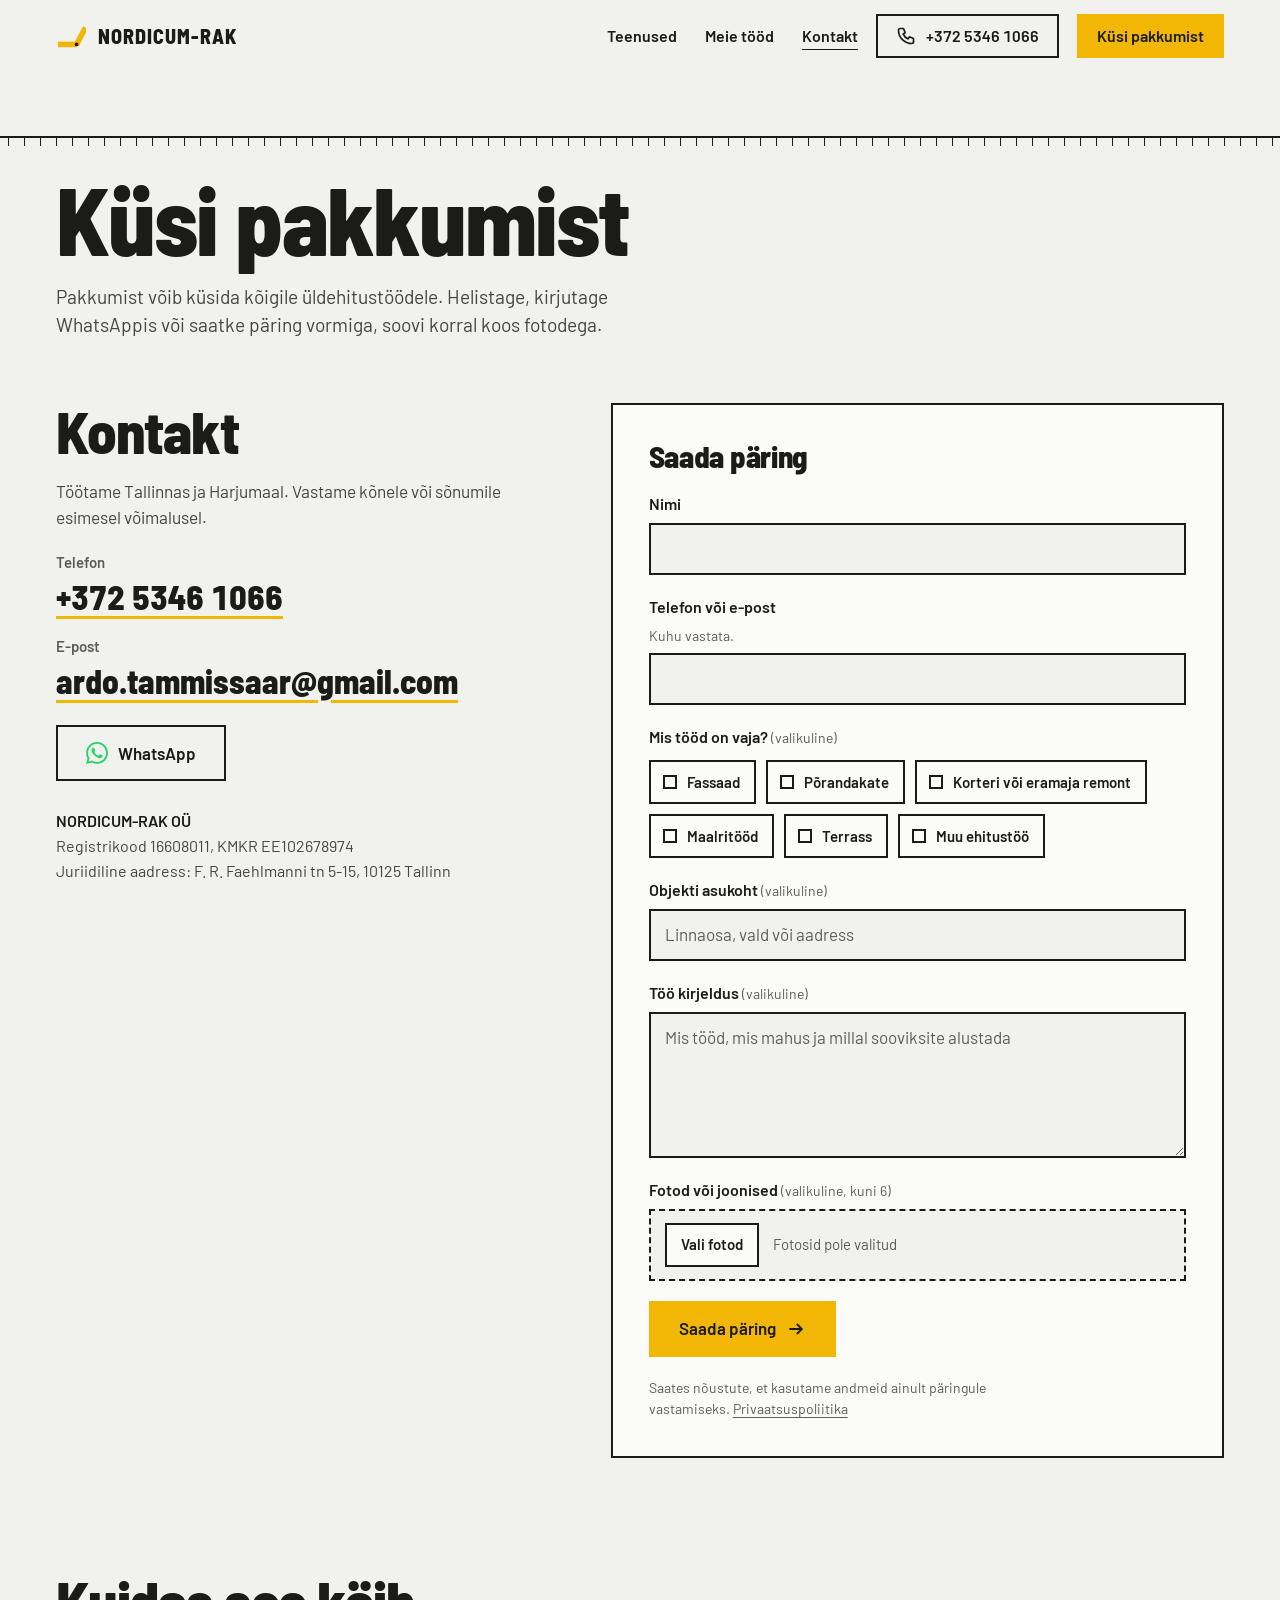
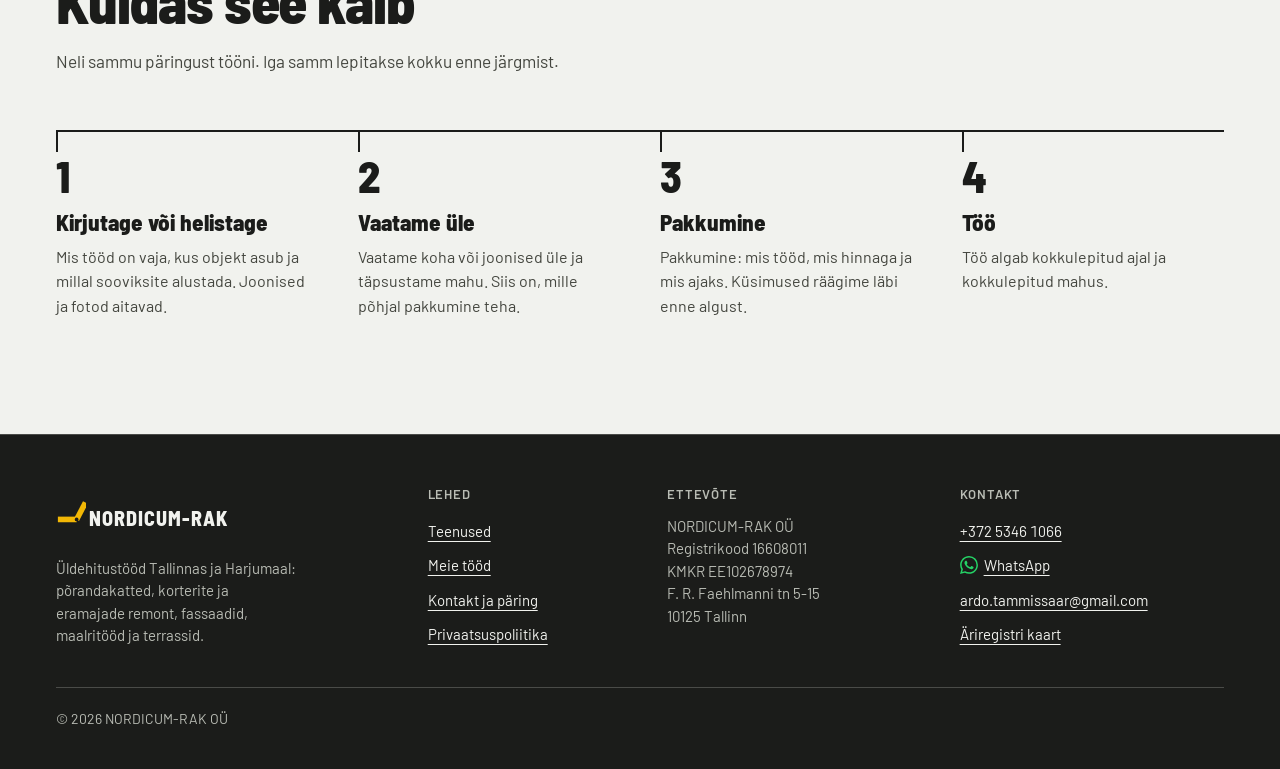
==== commit a6bfb0d7: "Services per Ardo 14.11: no family-doctor centres; general construction, all floor coverings, apartm" ====
--- a/kontakt/index.html
+++ b/kontakt/index.html
@@ -4,14 +4,14 @@
 <meta charset="utf-8">
 <meta name="viewport" content="width=device-width, initial-scale=1">
 <title>Küsi pakkumist üldehitustöödele Tallinnas | NORDICUM-RAK OÜ</title>
-<meta name="description" content="Küsi pakkumist: fassaadid, PVC-põrandad ja parkett, täisremont, maalritööd ja muud üldehitustööd Tallinnas ja Harjumaal. Telefon +372 5346 1066, WhatsApp, e-post.">
+<meta name="description" content="Küsi pakkumist: üldehitustööd, põrandakatted, korterite ja eramajade remont, fassaadid, maalritööd ja terrassid Tallinnas ja Harjumaal. Telefon +372 5346 1066, WhatsApp, e-post.">
 <link rel="canonical" href="https://nordicumrak.ee/kontakt/">
 <meta property="og:url" content="https://nordicumrak.ee/kontakt/">
 <meta property="og:type" content="website">
 <meta property="og:locale" content="et_EE">
 <meta property="og:site_name" content="NORDICUM-RAK OÜ">
 <meta property="og:title" content="Küsi pakkumist üldehitustöödele Tallinnas | NORDICUM-RAK OÜ">
-<meta property="og:description" content="Küsi pakkumist: fassaadid, PVC-põrandad ja parkett, täisremont, maalritööd ja muud üldehitustööd Tallinnas ja Harjumaal. Telefon +372 5346 1066, WhatsApp, e-post.">
+<meta property="og:description" content="Küsi pakkumist: üldehitustööd, põrandakatted, korterite ja eramajade remont, fassaadid, maalritööd ja terrassid Tallinnas ja Harjumaal. Telefon +372 5346 1066, WhatsApp, e-post.">
 <meta property="og:image" content="https://nordicumrak.ee/img/og.jpg">
 <meta property="og:image:width" content="1200">
 <meta property="og:image:height" content="630">
@@ -98,12 +98,11 @@
           <legend>Mis tööd on vaja? <small>(valikuline)</small></legend>
           <div class="chip-row">
             <label class="chip"><input type="radio" name="svc" value="fassaad" data-k="fassaad" data-l="fassaad"><i></i><span>Fassaad</span></label>
-            <label class="chip"><input type="radio" name="svc" value="aripind" data-k="aripind" data-l="perearstikeskus või äripind"><i></i><span>Perearstikeskus või äripind</span></label>
-            <label class="chip"><input type="radio" name="svc" value="porand" data-k="porand" data-l="PVC-põrand või parkett"><i></i><span>PVC-põrand või parkett</span></label>
-            <label class="chip"><input type="radio" name="svc" value="taisremont" data-k="taisremont" data-l="täisremont"><i></i><span>Korteri või maja täisremont</span></label>
+            <label class="chip"><input type="radio" name="svc" value="porand" data-k="porand" data-l="põrandakate"><i></i><span>Põrandakate</span></label>
+            <label class="chip"><input type="radio" name="svc" value="taisremont" data-k="taisremont" data-l="korteri või eramaja remont"><i></i><span>Korteri või eramaja remont</span></label>
             <label class="chip"><input type="radio" name="svc" value="maalritood" data-k="maalritood" data-l="maalritööd"><i></i><span>Maalritööd</span></label>
             <label class="chip"><input type="radio" name="svc" value="terrass" data-k="terrass" data-l="terrass"><i></i><span>Terrass</span></label>
-            <label class="chip"><input type="radio" name="svc" value="uld" data-k="uld" data-l="muu üldehitustöö"><i></i><span>Muu üldehitustöö</span></label>
+            <label class="chip"><input type="radio" name="svc" value="uld" data-k="uld" data-l="muu ehitustöö"><i></i><span>Muu ehitustöö</span></label>
           </div>
         </fieldset>
         <div class="fld">
@@ -170,7 +169,7 @@
         <svg class="mark" viewBox="0 0 32 32" aria-hidden="true" focusable="false"><path d="M2 22h20v6H2z" fill="#f2b705"/><path d="m19.2 23.9 9.6-18.4 5.3 2.8-9.6 18.4z" fill="#f2b705"/><circle cx="22" cy="25" r="2" fill="#1b1c1a"/></svg>
         <span class="brand-t">NORDICUM-RAK</span>
       </a>
-      <p class="ft-line">Üldehitustööd Tallinnas ja Harjumaal: fassaadid, põrandad, täisremont, maalritööd ja terrassid.</p>
+      <p class="ft-line">Üldehitustööd Tallinnas ja Harjumaal: põrandakatted, korterite ja eramajade remont, fassaadid, maalritööd ja terrassid.</p>
     </div>
     <div>
       <p class="ft-h">Lehed</p>
--- a/css/site.css
+++ b/css/site.css
@@ -198,6 +198,7 @@
 .sv-cta svg{width:34px;height:34px}
 .sv-cta a:hover{background:var(--ink);color:var(--y)}
 .sv-cta a:hover p{color:var(--y)}
+@media (min-width:700px){.sv-cta{grid-column:span 2}}
 @media (min-width:1000px){.sv-grid{grid-template-columns:repeat(4,minmax(0,1fr))}}
 @media (max-width:699px){
   .sv-grid{display:block;border-top:1px solid var(--line)}
